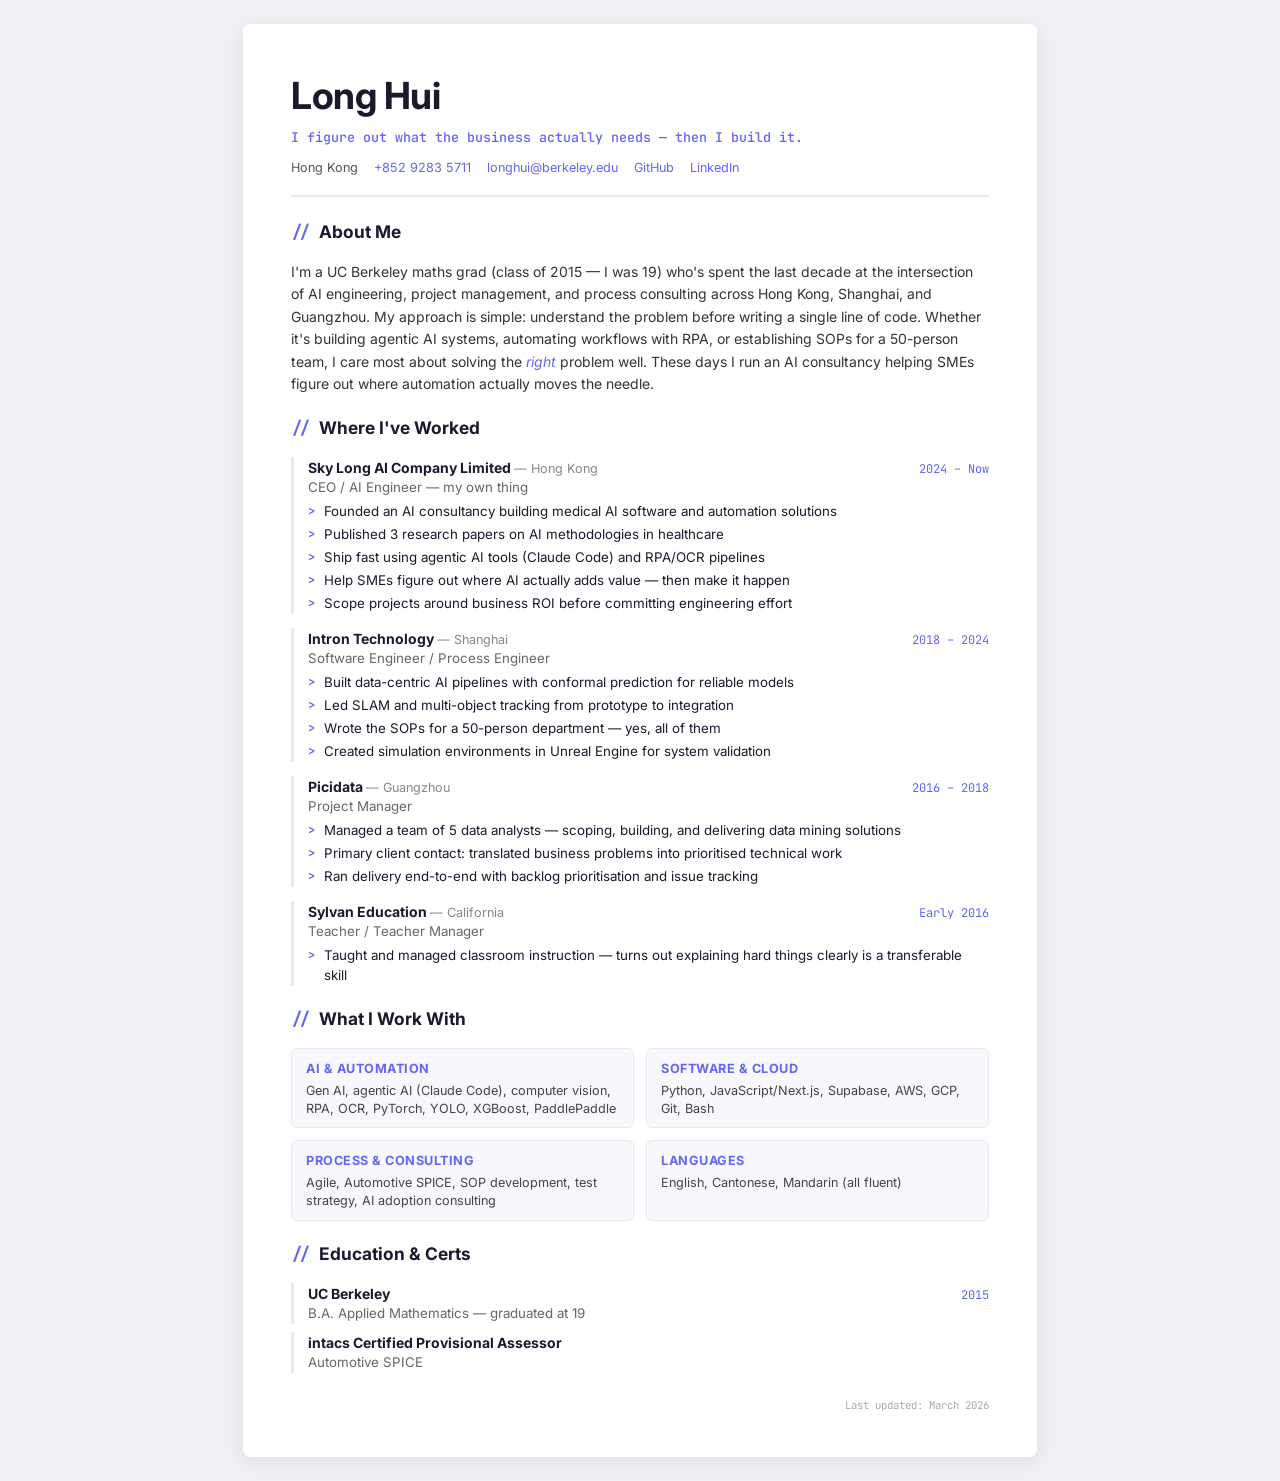
==== index-playful.html @ 026b04f1 "Initial CV: professional and playful HTML versions - index.html + style.css: professional B&W-printa" ====
<!DOCTYPE html>
<html lang="en">
<head>
  <meta charset="UTF-8">
  <meta name="viewport" content="width=device-width, initial-scale=1.0">
  <title>Long Hui — CV</title>
  <link rel="stylesheet" href="style-playful.css">
</head>
<body>
  <div class="page">
    <header>
      <div class="name-block">
        <h1>Long Hui</h1>
        <p class="tagline">I figure out what the business actually needs — then I build it.</p>
      </div>
      <div class="contact-bar">
        <span>Hong Kong</span>
        <span><a href="tel:+85292835711">+852 9283 5711</a></span>
        <span><a href="mailto:longhui@berkeley.edu">longhui@berkeley.edu</a></span>
        <span><a href="https://github.com/Longhuiberkeley">GitHub</a></span>
        <span><a href="https://www.linkedin.com/in/longhui1996/">LinkedIn</a></span>
      </div>
    </header>

    <section class="profile">
      <h2><span class="accent">//</span> About Me</h2>
      <p>I'm a UC Berkeley maths grad (class of 2015 — I was 19) who's spent the last decade at the intersection of AI engineering, project management, and process consulting across Hong Kong, Shanghai, and Guangzhou. My approach is simple: understand the problem before writing a single line of code. Whether it's building agentic AI systems, automating workflows with RPA, or establishing SOPs for a 50-person team, I care most about solving the <em>right</em> problem well. These days I run an AI consultancy helping SMEs figure out where automation actually moves the needle.</p>
    </section>

    <section class="experience">
      <h2><span class="accent">//</span> Where I've Worked</h2>

      <div class="entry">
        <div class="entry-header">
          <h3>Sky Long AI Company Limited <span class="location">Hong Kong</span></h3>
          <span class="date">2024 – Now</span>
        </div>
        <p class="role">CEO / AI Engineer — my own thing</p>
        <ul>
          <li>Founded an AI consultancy building medical AI software and automation solutions</li>
          <li>Published 3 research papers on AI methodologies in healthcare</li>
          <li>Ship fast using agentic AI tools (Claude Code) and RPA/OCR pipelines</li>
          <li>Help SMEs figure out where AI actually adds value — then make it happen</li>
          <li>Scope projects around business ROI before committing engineering effort</li>
        </ul>
      </div>

      <div class="entry">
        <div class="entry-header">
          <h3>Intron Technology <span class="location">Shanghai</span></h3>
          <span class="date">2018 – 2024</span>
        </div>
        <p class="role">Software Engineer / Process Engineer</p>
        <ul>
          <li>Built data-centric AI pipelines with conformal prediction for reliable models</li>
          <li>Led SLAM and multi-object tracking from prototype to integration</li>
          <li>Wrote the SOPs for a 50-person department — yes, all of them</li>
          <li>Created simulation environments in Unreal Engine for system validation</li>
        </ul>
      </div>

      <div class="entry">
        <div class="entry-header">
          <h3>Picidata <span class="location">Guangzhou</span></h3>
          <span class="date">2016 – 2018</span>
        </div>
        <p class="role">Project Manager</p>
        <ul>
          <li>Managed a team of 5 data analysts — scoping, building, and delivering data mining solutions</li>
          <li>Primary client contact: translated business problems into prioritised technical work</li>
          <li>Ran delivery end-to-end with backlog prioritisation and issue tracking</li>
        </ul>
      </div>

      <div class="entry">
        <div class="entry-header">
          <h3>Sylvan Education <span class="location">California</span></h3>
          <span class="date">Early 2016</span>
        </div>
        <p class="role">Teacher / Teacher Manager</p>
        <ul>
          <li>Taught and managed classroom instruction — turns out explaining hard things clearly is a transferable skill</li>
        </ul>
      </div>
    </section>

    <section class="skills">
      <h2><span class="accent">//</span> What I Work With</h2>
      <div class="skill-grid">
        <div class="skill-group">
          <h3>AI & Automation</h3>
          <p>Gen AI, agentic AI (Claude Code), computer vision, RPA, OCR, PyTorch, YOLO, XGBoost, PaddlePaddle</p>
        </div>
        <div class="skill-group">
          <h3>Software & Cloud</h3>
          <p>Python, JavaScript/Next.js, Supabase, AWS, GCP, Git, Bash</p>
        </div>
        <div class="skill-group">
          <h3>Process & Consulting</h3>
          <p>Agile, Automotive SPICE, SOP development, test strategy, AI adoption consulting</p>
        </div>
        <div class="skill-group">
          <h3>Languages</h3>
          <p>English, Cantonese, Mandarin (all fluent)</p>
        </div>
      </div>
    </section>

    <section class="education">
      <h2><span class="accent">//</span> Education & Certs</h2>
      <div class="entry">
        <div class="entry-header">
          <h3>UC Berkeley</h3>
          <span class="date">2015</span>
        </div>
        <p class="role">B.A. Applied Mathematics — graduated at 19</p>
      </div>
      <div class="entry">
        <div class="entry-header">
          <h3>intacs Certified Provisional Assessor</h3>
        </div>
        <p class="role">Automotive SPICE</p>
      </div>
    </section>

    <footer>
      <p class="last-updated">Last updated: March 2026</p>
    </footer>
  </div>
</body>
</html>
---- style-playful.css ----
/* ============================================
   Long Hui CV — Playful Version
   ============================================ */

@import url('https://fonts.googleapis.com/css2?family=Inter:wght@400;600;700&family=JetBrains+Mono:wght@400;500&display=swap');

*, *::before, *::after {
  box-sizing: border-box;
  margin: 0;
  padding: 0;
}

body {
  font-family: 'Inter', -apple-system, BlinkMacSystemFont, sans-serif;
  font-size: 10.5pt;
  line-height: 1.5;
  color: #1a1a2e;
  background: #f0f0f5;
  -webkit-font-smoothing: antialiased;
}

/* --- Page Container --- */

.page {
  max-width: 210mm;
  margin: 24px auto;
  padding: 44px 48px;
  background: #fff;
  border-radius: 8px;
  box-shadow: 0 4px 24px rgba(0, 0, 0, 0.08);
}

/* --- Header --- */

header {
  margin-bottom: 22px;
  padding-bottom: 18px;
  border-bottom: 2px solid #e8e8f0;
}

.name-block {
  margin-bottom: 10px;
}

header h1 {
  font-size: 28pt;
  font-weight: 700;
  color: #1a1a2e;
  letter-spacing: -0.5px;
  margin-bottom: 4px;
}

.tagline {
  font-family: 'JetBrains Mono', monospace;
  font-size: 10pt;
  color: #6366f1;
  font-weight: 500;
}

.contact-bar {
  display: flex;
  flex-wrap: wrap;
  gap: 6px 16px;
  font-size: 9.5pt;
  color: #555;
}

.contact-bar a {
  color: #6366f1;
  text-decoration: none;
  border-bottom: 1px solid transparent;
  transition: border-color 0.2s;
}

.contact-bar a:hover {
  border-bottom-color: #6366f1;
}

/* --- Section Headings --- */

h2 {
  font-size: 13pt;
  font-weight: 700;
  color: #1a1a2e;
  margin-bottom: 12px;
  margin-top: 20px;
  padding-bottom: 4px;
  border-bottom: none;
}

.accent {
  font-family: 'JetBrains Mono', monospace;
  color: #6366f1;
  font-weight: 700;
  margin-right: 4px;
}

/* --- Profile --- */

.profile p {
  font-size: 10.5pt;
  line-height: 1.6;
  color: #333;
}

.profile em {
  font-style: italic;
  color: #6366f1;
}

/* --- Experience Entries --- */

.entry {
  margin-bottom: 14px;
  padding-left: 14px;
  border-left: 3px solid #e8e8f0;
}

.entry-header {
  display: flex;
  justify-content: space-between;
  align-items: baseline;
}

.entry-header h3 {
  font-size: 10.5pt;
  font-weight: 700;
  color: #1a1a2e;
}

.location {
  font-weight: 400;
  color: #888;
  font-size: 9.5pt;
}

.location::before {
  content: "— ";
}

.date {
  font-family: 'JetBrains Mono', monospace;
  font-size: 9pt;
  color: #6366f1;
  white-space: nowrap;
  flex-shrink: 0;
  margin-left: 12px;
}

.role {
  font-size: 10pt;
  color: #666;
  margin-bottom: 4px;
}

ul {
  list-style: none;
  padding-left: 0;
  margin-top: 4px;
}

li {
  position: relative;
  padding-left: 16px;
  margin-bottom: 3px;
  font-size: 10pt;
}

li::before {
  content: ">";
  font-family: 'JetBrains Mono', monospace;
  position: absolute;
  left: 0;
  color: #6366f1;
  font-weight: 700;
  font-size: 9pt;
}

/* --- Skills --- */

.skill-grid {
  display: grid;
  grid-template-columns: 1fr 1fr;
  gap: 12px;
}

.skill-group {
  padding: 10px 14px;
  background: #f8f8fc;
  border-radius: 6px;
  border: 1px solid #e8e8f0;
}

.skill-group h3 {
  font-size: 9.5pt;
  font-weight: 700;
  color: #6366f1;
  text-transform: uppercase;
  letter-spacing: 0.5px;
  margin-bottom: 4px;
}

.skill-group p {
  font-size: 9.5pt;
  color: #444;
  line-height: 1.4;
}

/* --- Education --- */

.education .entry {
  margin-bottom: 8px;
}

/* --- Footer --- */

footer {
  margin-top: 24px;
  text-align: right;
}

.last-updated {
  font-family: 'JetBrains Mono', monospace;
  font-size: 8pt;
  color: #aaa;
}

/* ============================================
   Print Styles
   ============================================ */

@media print {
  @page {
    margin: 15mm;
  }

  body {
    background: none;
    font-family: 'Inter', -apple-system, BlinkMacSystemFont, sans-serif;
    font-size: 10pt;
    color: #000;
  }

  .page {
    max-width: none;
    margin: 0;
    padding: 0;
    box-shadow: none;
    border-radius: 0;
  }

  header {
    border-bottom-color: #ccc;
  }

  h1, h2, h3, .entry-header h3 {
    color: #000;
  }

  .tagline,
  .accent,
  .date,
  .skill-group h3,
  li::before {
    color: #444;
  }

  .contact-bar,
  .contact-bar a,
  .role,
  .location {
    color: #333;
  }

  .contact-bar a {
    text-decoration: none;
    border-bottom: none;
  }

  a[href]::after {
    content: none;
  }

  .entry {
    page-break-inside: avoid;
    border-left-color: #ccc;
  }

  .skills {
    page-break-inside: avoid;
  }

  .skill-group {
    background: none;
    border-color: #ccc;
  }

  .last-updated {
    color: #666;
  }
}
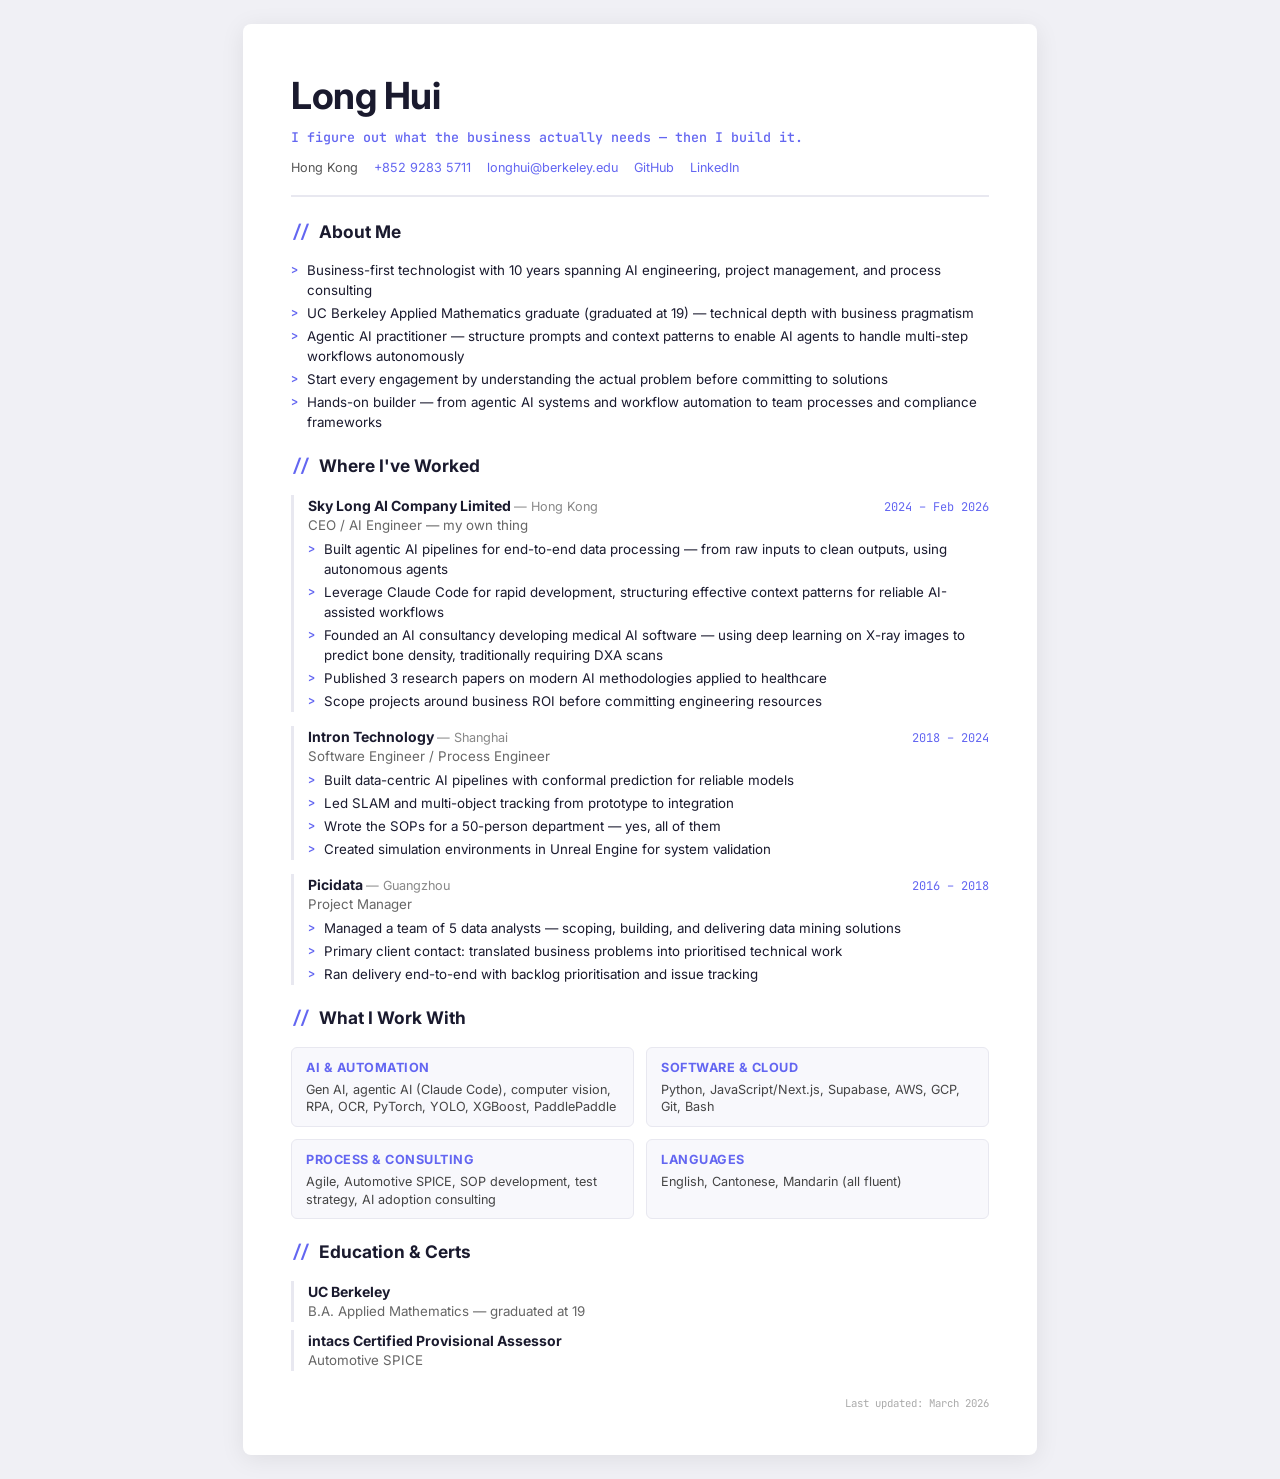
==== commit f3dd1acb: "Update CV: refine profile format, correct Sky Long AI details, and streamline experience - Convert p" ====
--- a/index-playful.html
+++ b/index-playful.html
@@ -24,7 +24,13 @@
 
     <section class="profile">
       <h2><span class="accent">//</span> About Me</h2>
-      <p>I'm a UC Berkeley maths grad (class of 2015 — I was 19) who's spent the last decade at the intersection of AI engineering, project management, and process consulting across Hong Kong, Shanghai, and Guangzhou. My approach is simple: understand the problem before writing a single line of code. Whether it's building agentic AI systems, automating workflows with RPA, or establishing SOPs for a 50-person team, I care most about solving the <em>right</em> problem well. These days I run an AI consultancy helping SMEs figure out where automation actually moves the needle.</p>
+      <ul>
+        <li>Business-first technologist with 10 years spanning AI engineering, project management, and process consulting</li>
+        <li>UC Berkeley Applied Mathematics graduate (graduated at 19) — technical depth with business pragmatism</li>
+        <li>Agentic AI practitioner — structure prompts and context patterns to enable AI agents to handle multi-step workflows autonomously</li>
+        <li>Start every engagement by understanding the actual problem before committing to solutions</li>
+        <li>Hands-on builder — from agentic AI systems and workflow automation to team processes and compliance frameworks</li>
+      </ul>
     </section>
 
     <section class="experience">
@@ -33,15 +39,15 @@
       <div class="entry">
         <div class="entry-header">
           <h3>Sky Long AI Company Limited <span class="location">Hong Kong</span></h3>
-          <span class="date">2024 – Now</span>
+          <span class="date">2024 – Feb 2026</span>
         </div>
         <p class="role">CEO / AI Engineer — my own thing</p>
         <ul>
-          <li>Founded an AI consultancy building medical AI software and automation solutions</li>
-          <li>Published 3 research papers on AI methodologies in healthcare</li>
-          <li>Ship fast using agentic AI tools (Claude Code) and RPA/OCR pipelines</li>
-          <li>Help SMEs figure out where AI actually adds value — then make it happen</li>
-          <li>Scope projects around business ROI before committing engineering effort</li>
+          <li>Built agentic AI pipelines for end-to-end data processing — from raw inputs to clean outputs, using autonomous agents</li>
+          <li>Leverage Claude Code for rapid development, structuring effective context patterns for reliable AI-assisted workflows</li>
+          <li>Founded an AI consultancy developing medical AI software — using deep learning on X-ray images to predict bone density, traditionally requiring DXA scans</li>
+          <li>Published 3 research papers on modern AI methodologies applied to healthcare</li>
+          <li>Scope projects around business ROI before committing engineering resources</li>
         </ul>
       </div>
 
@@ -72,16 +78,6 @@
         </ul>
       </div>
 
-      <div class="entry">
-        <div class="entry-header">
-          <h3>Sylvan Education <span class="location">California</span></h3>
-          <span class="date">Early 2016</span>
-        </div>
-        <p class="role">Teacher / Teacher Manager</p>
-        <ul>
-          <li>Taught and managed classroom instruction — turns out explaining hard things clearly is a transferable skill</li>
-        </ul>
-      </div>
     </section>
 
     <section class="skills">
@@ -111,7 +107,6 @@
       <div class="entry">
         <div class="entry-header">
           <h3>UC Berkeley</h3>
-          <span class="date">2015</span>
         </div>
         <p class="role">B.A. Applied Mathematics — graduated at 19</p>
       </div>
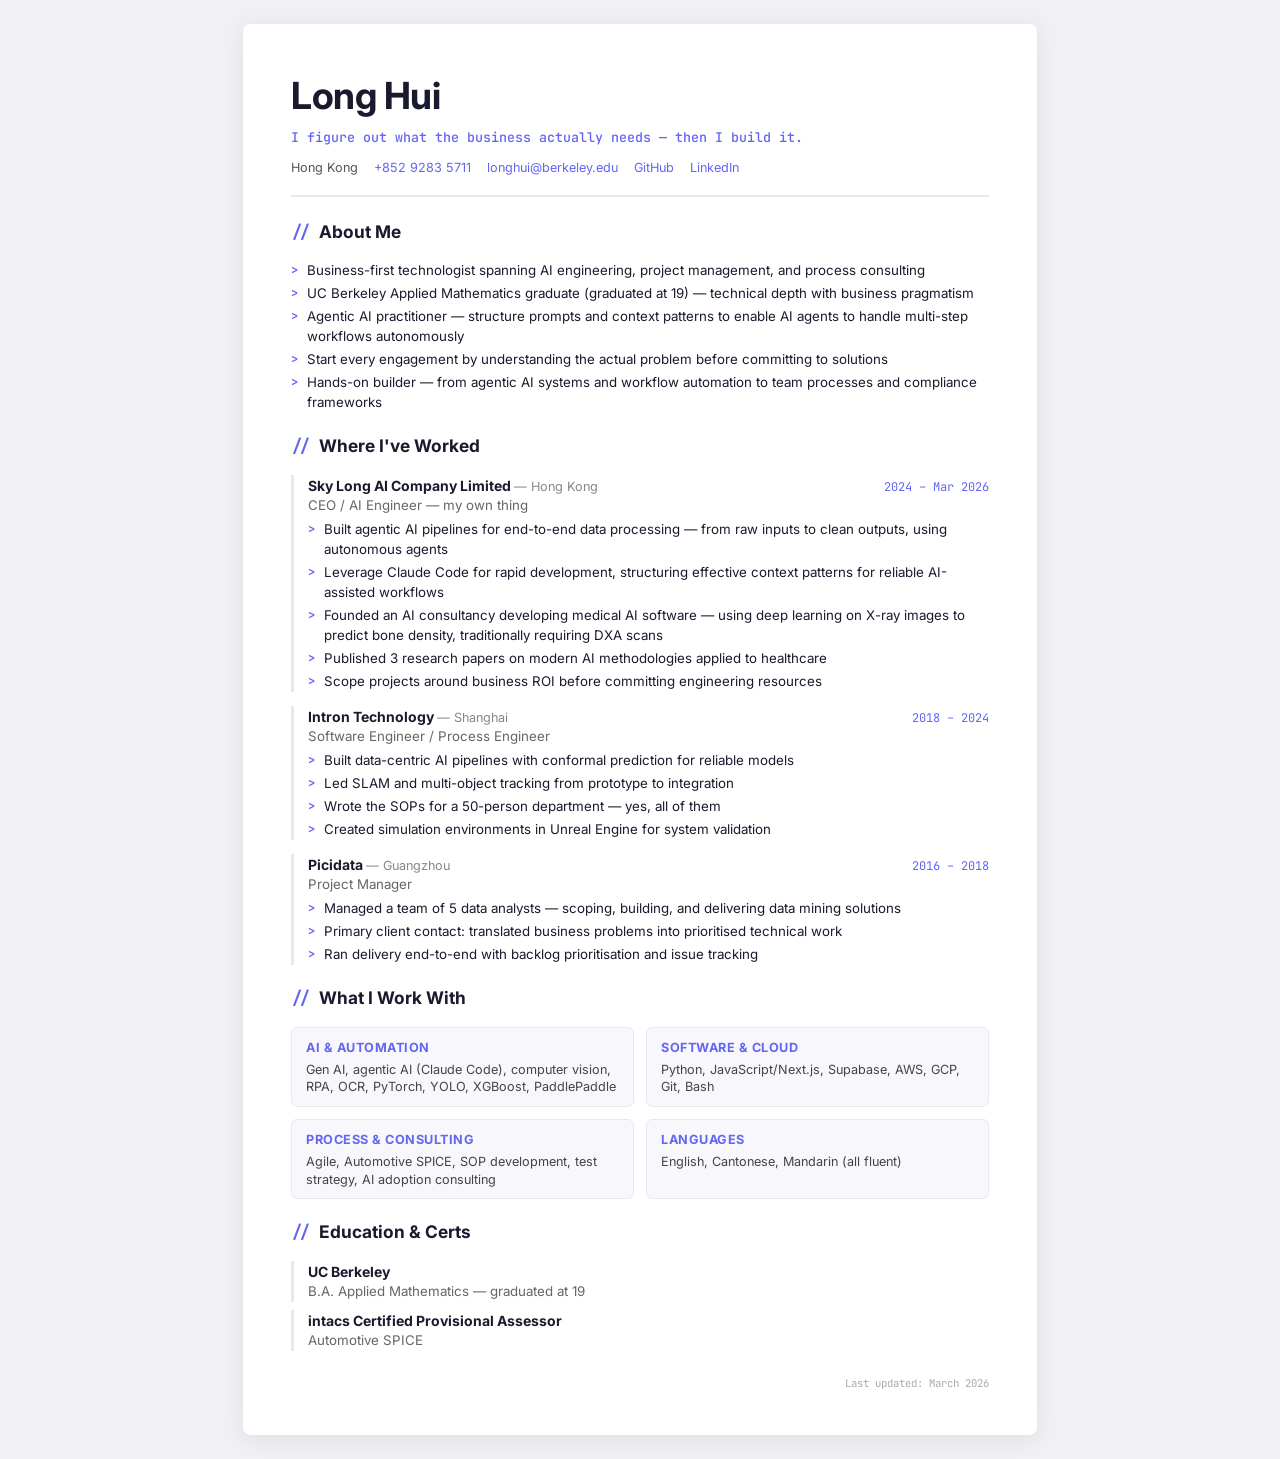
==== commit 0db3ad03: "Update CV: Sky Long AI end date to Mar 2026, fix tenses, tighten profile, remove years count Co-Auth" ====
--- a/index-playful.html
+++ b/index-playful.html
@@ -25,7 +25,7 @@
     <section class="profile">
       <h2><span class="accent">//</span> About Me</h2>
       <ul>
-        <li>Business-first technologist with 10 years spanning AI engineering, project management, and process consulting</li>
+        <li>Business-first technologist spanning AI engineering, project management, and process consulting</li>
         <li>UC Berkeley Applied Mathematics graduate (graduated at 19) — technical depth with business pragmatism</li>
         <li>Agentic AI practitioner — structure prompts and context patterns to enable AI agents to handle multi-step workflows autonomously</li>
         <li>Start every engagement by understanding the actual problem before committing to solutions</li>
@@ -39,7 +39,7 @@
       <div class="entry">
         <div class="entry-header">
           <h3>Sky Long AI Company Limited <span class="location">Hong Kong</span></h3>
-          <span class="date">2024 – Feb 2026</span>
+          <span class="date">2024 – Mar 2026</span>
         </div>
         <p class="role">CEO / AI Engineer — my own thing</p>
         <ul>
